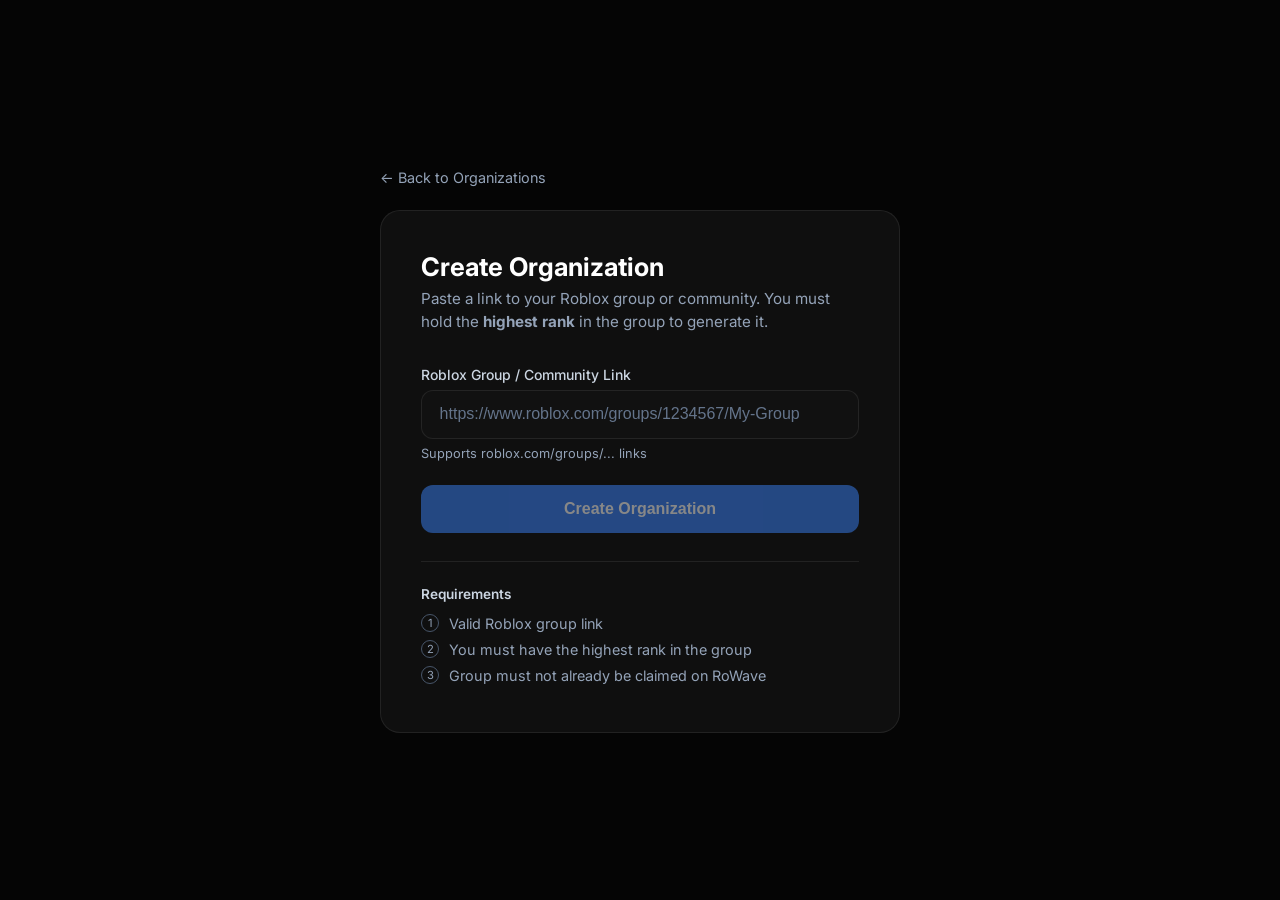
==== create-org.html @ 2e5381a5 "Add create organization HTML page" ====
<!DOCTYPE html>
<html lang="en">
<head>
  <meta charset="UTF-8" />
  <meta name="viewport" content="width=device-width, initial-scale=1.0" />
  <title>RoWave — Create Organization</title>
  <style>
    @import url('https://fonts.googleapis.com/css2?family=Inter:wght@400;500;600;700;800&display=swap');

    :root {
      --bg: #050505;
      --card: #0f0f0f;
      --border: rgba(255,255,255,0.08);
      --text: #fff;
      --muted: #94a3b8;
      --primary: #3B82F6;
      --success: #22c55e;
      --danger: #ef4444;
      --warning: #f59e0b;
    }

    * { margin: 0; padding: 0; box-sizing: border-box; }

    body {
      font-family: 'Inter', system-ui, sans-serif;
      background: var(--bg);
      color: var(--text);
      min-height: 100vh;
      display: flex;
      align-items: center;
      justify-content: center;
      padding: 1.5rem;
    }

    .container {
      width: 100%;
      max-width: 520px;
    }

    .back {
      display: inline-flex;
      align-items: center;
      gap: 0.4rem;
      color: var(--muted);
      font-size: 0.9rem;
      margin-bottom: 1.5rem;
      text-decoration: none;
      cursor: pointer;
    }
    .back:hover { color: white; }

    .card {
      background: var(--card);
      border: 1px solid var(--border);
      border-radius: 1.25rem;
      padding: 2.5rem;
    }

    h1 {
      font-size: 1.6rem;
      font-weight: 700;
      margin-bottom: 0.4rem;
    }

    .subtitle {
      color: var(--muted);
      font-size: 0.95rem;
      margin-bottom: 2rem;
      line-height: 1.5;
    }

    .form-group {
      margin-bottom: 1.5rem;
    }

    label {
      display: block;
      font-size: 0.875rem;
      font-weight: 500;
      color: #cbd5e1;
      margin-bottom: 0.45rem;
    }

    input {
      width: 100%;
      padding: 0.9rem 1.1rem;
      background: #111;
      border: 1px solid var(--border);
      border-radius: 0.75rem;
      color: white;
      font-size: 1rem;
      outline: none;
      transition: border 0.2s;
    }

    input:focus {
      border-color: var(--primary);
    }

    input::placeholder {
      color: #64748b;
    }

    .hint {
      font-size: 0.8rem;
      color: var(--muted);
      margin-top: 0.45rem;
    }

    .btn {
      display: inline-flex;
      align-items: center;
      justify-content: center;
      gap: 0.5rem;
      width: 100%;
      padding: 0.95rem;
      border-radius: 0.75rem;
      font-weight: 600;
      font-size: 1rem;
      cursor: pointer;
      border: none;
      transition: all 0.2s;
    }

    .btn-primary {
      background: var(--primary);
      color: white;
    }
    .btn-primary:hover {
      background: #2563EB;
    }
    .btn-primary:disabled {
      opacity: 0.5;
      cursor: not-allowed;
    }

    .btn-ghost {
      background: rgba(255,255,255,0.06);
      color: white;
      border: 1px solid var(--border);
      margin-top: 0.75rem;
    }
    .btn-ghost:hover {
      background: rgba(255,255,255,0.1);
    }

    /* States */
    .result {
      display: none;
      margin-top: 1.5rem;
      padding: 1.25rem;
      border-radius: 0.85rem;
      font-size: 0.95rem;
      line-height: 1.5;
    }

    .result.success {
      display: block;
      background: rgba(34, 197, 94, 0.1);
      border: 1px solid rgba(34, 197, 94, 0.3);
      color: #4ade80;
    }

    .result.error {
      display: block;
      background: rgba(239, 68, 68, 0.1);
      border: 1px solid rgba(239, 68, 68, 0.3);
      color: #f87171;
    }

    .result.loading {
      display: block;
      background: rgba(59, 130, 246, 0.1);
      border: 1px solid rgba(59, 130, 246, 0.3);
      color: #93c5fd;
    }

    .group-preview {
      display: none;
      margin-top: 1.5rem;
      padding: 1.25rem;
      background: rgba(255,255,255,0.03);
      border: 1px solid var(--border);
      border-radius: 0.85rem;
    }

    .group-preview.active {
      display: flex;
      gap: 1rem;
      align-items: center;
    }

    .group-icon {
      width: 56px;
      height: 56px;
      border-radius: 0.75rem;
      background: linear-gradient(135deg, #1e3a8a, #3b82f6);
      display: flex;
      align-items: center;
      justify-content: center;
      font-weight: 700;
      font-size: 1.2rem;
      flex-shrink: 0;
    }

    .group-info h3 {
      font-size: 1.05rem;
      font-weight: 600;
      margin-bottom: 0.2rem;
    }

    .group-info p {
      font-size: 0.85rem;
      color: var(--muted);
    }

    .requirements {
      margin-top: 1.75rem;
      padding-top: 1.5rem;
      border-top: 1px solid var(--border);
    }

    .requirements h4 {
      font-size: 0.85rem;
      font-weight: 600;
      margin-bottom: 0.75rem;
      color: #cbd5e1;
    }

    .req-item {
      display: flex;
      align-items: center;
      gap: 0.6rem;
      font-size: 0.9rem;
      color: var(--muted);
      margin-bottom: 0.5rem;
    }

    .req-item .check {
      width: 18px;
      height: 18px;
      border-radius: 50%;
      border: 1.5px solid #475569;
      display: flex;
      align-items: center;
      justify-content: center;
      font-size: 0.7rem;
    }

    .req-item.passed .check {
      background: var(--success);
      border-color: var(--success);
      color: white;
    }
  </style>
</head>
<body>
  <div class="container">
    <a href="dashboard.html" class="back">← Back to Organizations</a>

    <div class="card">
      <h1>Create Organization</h1>
      <p class="subtitle">
        Paste a link to your Roblox group or community. You must hold the <strong>highest rank</strong> in the group to generate it.
      </p>

      <div class="form-group">
        <label>Roblox Group / Community Link</label>
        <input 
          type="text" 
          id="groupLink" 
          placeholder="https://www.roblox.com/groups/1234567/My-Group"
          oninput="detectGroup()"
        />
        <div class="hint">Supports roblox.com/groups/... links</div>
      </div>

      <!-- Group Preview -->
      <div class="group-preview" id="groupPreview">
        <div class="group-icon" id="groupIcon">?</div>
        <div class="group-info">
          <h3 id="groupName">Group Name</h3>
          <p id="groupId">ID: —</p>
        </div>
      </div>

      <button class="btn btn-primary" id="createBtn" onclick="createOrganization()" disabled>
        Create Organization
      </button>

      <div class="result" id="resultBox"></div>

      <div class="requirements">
        <h4>Requirements</h4>
        <div class="req-item" id="req1">
          <div class="check">1</div>
          <span>Valid Roblox group link</span>
        </div>
        <div class="req-item" id="req2">
          <div class="check">2</div>
          <span>You must have the highest rank in the group</span>
        </div>
        <div class="req-item" id="req3">
          <div class="check">3</div>
          <span>Group must not already be claimed on RoWave</span>
        </div>
      </div>
    </div>
  </div>

  <script>
    let detectedGroupId = null;
    let detectedGroupName = null;

    function detectGroup() {
      const input = document.getElementById('groupLink').value.trim();
      const preview = document.getElementById('groupPreview');
      const createBtn = document.getElementById('createBtn');
      const resultBox = document.getElementById('resultBox');

      // Reset
      resultBox.className = 'result';
      resultBox.style.display = 'none';
      document.getElementById('req1').classList.remove('passed');
      document.getElementById('req2').classList.remove('passed');
      document.getElementById('req3').classList.remove('passed');

      // Simple regex to extract group ID
      const match = input.match(/groups\/(\d+)/i);

      if (match && match[1]) {
        detectedGroupId = match[1];
        detectedGroupName = "Detected Group " + detectedGroupId; // In real version we fetch the real name

        document.getElementById('groupIcon').textContent = detectedGroupId.slice(-2);
        document.getElementById('groupName').textContent = detectedGroupName;
        document.getElementById('groupId').textContent = "ID: " + detectedGroupId;

        preview.classList.add('active');
        createBtn.disabled = false;

        document.getElementById('req1').classList.add('passed');
      } else {
        detectedGroupId = null;
        preview.classList.remove('active');
        createBtn.disabled = true;
      }
    }

    function createOrganization() {
      if (!detectedGroupId) return;

      const resultBox = document.getElementById('resultBox');
      const createBtn = document.getElementById('createBtn');

      // Show loading
      resultBox.className = 'result loading';
      resultBox.textContent = 'Checking group ownership and highest rank...';
      createBtn.disabled = true;

      // MOCK: Simulate API check (in real version this calls Roblox API + your backend)
      setTimeout(() => {
        // 70% chance of success for demo
        const success = Math.random() > 0.3;

        if (success) {
          document.getElementById('req2').classList.add('passed');
          document.getElementById('req3').classList.add('passed');

          resultBox.className = 'result success';
          resultBox.innerHTML = `
            <strong>✓ Organization created successfully!</strong><br>
            <span style="opacity:0.9">${detectedGroupName} is now available in your dashboard.</span>
          `;

          // In real version: redirect to dashboard or the new org
          setTimeout(() => {
            if (confirm('Organization created! Go to dashboard?')) {
              window.location.href = 'dashboard.html';
            }
          }, 1000);
        } else {
          resultBox.className = 'result error';
          resultBox.innerHTML = `
            <strong>Error: Highest rank required</strong><br>
            You must hold the highest rank in this group to create an organization on RoWave.
          `;
          createBtn.disabled = false;
        }
      }, 1600);
    }
  </script>
</body>
</html>
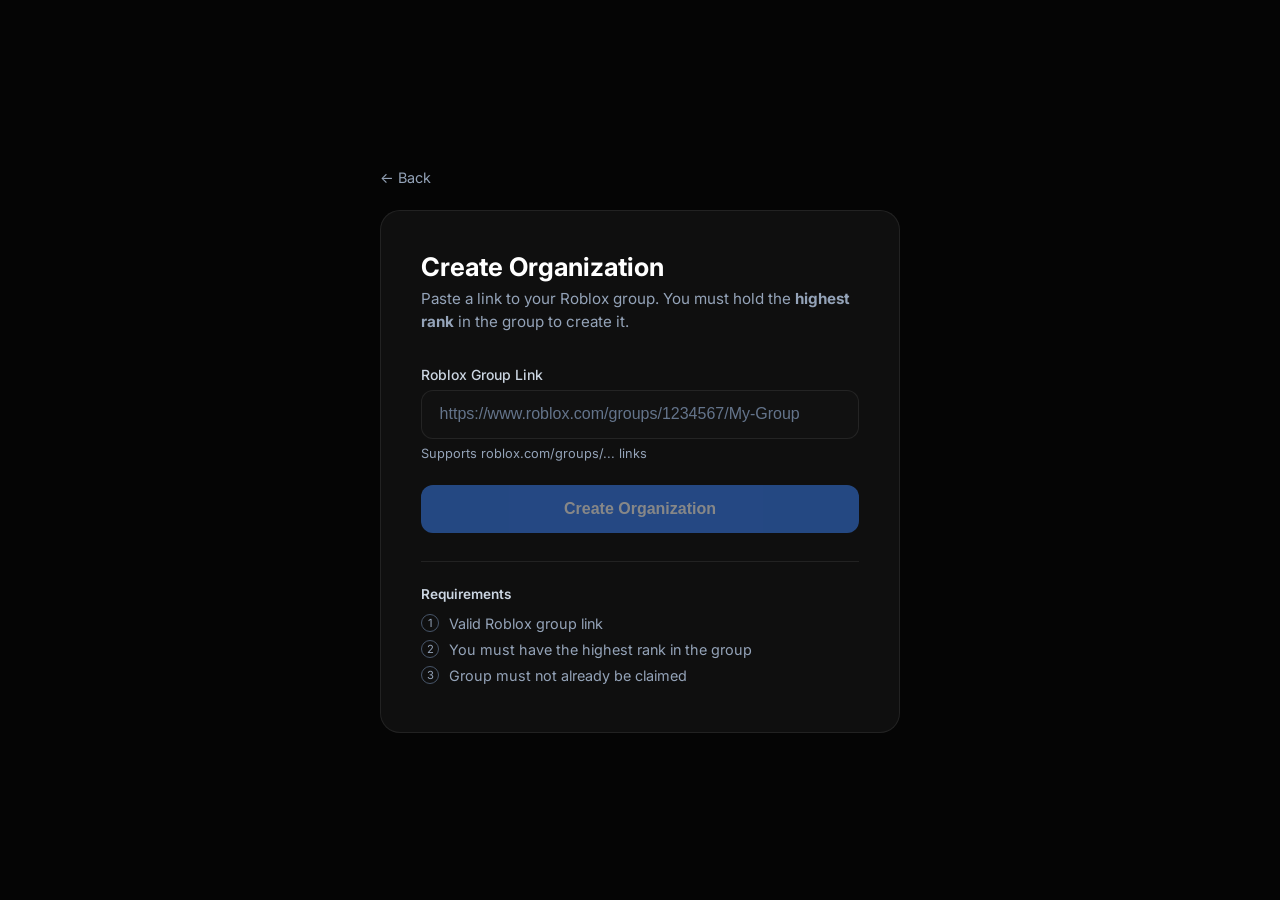
==== commit 568790e7: "Refactor create-org.html and add custom modal Removed unused styles and result box from the create o" ====
--- a/create-org.html
+++ b/create-org.html
@@ -16,7 +16,6 @@
       --primary: #3B82F6;
       --success: #22c55e;
       --danger: #ef4444;
-      --warning: #f59e0b;
     }
 
     * { margin: 0; padding: 0; box-sizing: border-box; }
@@ -92,14 +91,8 @@
       outline: none;
       transition: border 0.2s;
     }
-
-    input:focus {
-      border-color: var(--primary);
-    }
-
-    input::placeholder {
-      color: #64748b;
-    }
+    input:focus { border-color: var(--primary); }
+    input::placeholder { color: #64748b; }
 
     .hint {
       font-size: 0.8rem;
@@ -121,58 +114,19 @@
       border: none;
       transition: all 0.2s;
     }
-
     .btn-primary {
       background: var(--primary);
       color: white;
     }
-    .btn-primary:hover {
-      background: #2563EB;
-    }
+    .btn-primary:hover { background: #2563EB; }
     .btn-primary:disabled {
       opacity: 0.5;
       cursor: not-allowed;
     }
-
     .btn-ghost {
       background: rgba(255,255,255,0.06);
       color: white;
       border: 1px solid var(--border);
-      margin-top: 0.75rem;
-    }
-    .btn-ghost:hover {
-      background: rgba(255,255,255,0.1);
-    }
-
-    /* States */
-    .result {
-      display: none;
-      margin-top: 1.5rem;
-      padding: 1.25rem;
-      border-radius: 0.85rem;
-      font-size: 0.95rem;
-      line-height: 1.5;
-    }
-
-    .result.success {
-      display: block;
-      background: rgba(34, 197, 94, 0.1);
-      border: 1px solid rgba(34, 197, 94, 0.3);
-      color: #4ade80;
-    }
-
-    .result.error {
-      display: block;
-      background: rgba(239, 68, 68, 0.1);
-      border: 1px solid rgba(239, 68, 68, 0.3);
-      color: #f87171;
-    }
-
-    .result.loading {
-      display: block;
-      background: rgba(59, 130, 246, 0.1);
-      border: 1px solid rgba(59, 130, 246, 0.3);
-      color: #93c5fd;
     }
 
     .group-preview {
@@ -183,7 +137,6 @@
       border: 1px solid var(--border);
       border-radius: 0.85rem;
     }
-
     .group-preview.active {
       display: flex;
       gap: 1rem;
@@ -208,7 +161,6 @@
       font-weight: 600;
       margin-bottom: 0.2rem;
     }
-
     .group-info p {
       font-size: 0.85rem;
       color: var(--muted);
@@ -219,7 +171,6 @@
       padding-top: 1.5rem;
       border-top: 1px solid var(--border);
     }
-
     .requirements h4 {
       font-size: 0.85rem;
       font-weight: 600;
@@ -235,7 +186,6 @@
       color: var(--muted);
       margin-bottom: 0.5rem;
     }
-
     .req-item .check {
       width: 18px;
       height: 18px;
@@ -246,26 +196,64 @@
       justify-content: center;
       font-size: 0.7rem;
     }
-
     .req-item.passed .check {
       background: var(--success);
       border-color: var(--success);
       color: white;
     }
+
+    /* Custom Modal */
+    .custom-modal-overlay {
+      position: fixed;
+      inset: 0;
+      background: rgba(0,0,0,0.7);
+      backdrop-filter: blur(6px);
+      z-index: 9999;
+      display: none;
+      align-items: center;
+      justify-content: center;
+      padding: 1rem;
+    }
+    .custom-modal-overlay.show { display: flex; }
+
+    .custom-modal {
+      background: #0f0f0f;
+      border: 1px solid rgba(255,255,255,0.1);
+      border-radius: 1rem;
+      padding: 1.75rem;
+      max-width: 400px;
+      width: 100%;
+      text-align: center;
+    }
+    .custom-modal h3 {
+      font-size: 1.2rem;
+      margin-bottom: 0.5rem;
+    }
+    .custom-modal p {
+      color: #94a3b8;
+      font-size: 0.95rem;
+      margin-bottom: 1.5rem;
+      line-height: 1.5;
+    }
+    .custom-modal-buttons {
+      display: flex;
+      gap: 0.75rem;
+      justify-content: center;
+    }
   </style>
 </head>
 <body>
   <div class="container">
-    <a href="dashboard.html" class="back">← Back to Organizations</a>
+    <a href="index.html" class="back">← Back</a>
 
     <div class="card">
       <h1>Create Organization</h1>
       <p class="subtitle">
-        Paste a link to your Roblox group or community. You must hold the <strong>highest rank</strong> in the group to generate it.
+        Paste a link to your Roblox group. You must hold the <strong>highest rank</strong> in the group to create it.
       </p>
 
       <div class="form-group">
-        <label>Roblox Group / Community Link</label>
+        <label>Roblox Group Link</label>
         <input 
           type="text" 
           id="groupLink" 
@@ -275,7 +263,6 @@
         <div class="hint">Supports roblox.com/groups/... links</div>
       </div>
 
-      <!-- Group Preview -->
       <div class="group-preview" id="groupPreview">
         <div class="group-icon" id="groupIcon">?</div>
         <div class="group-info">
@@ -287,8 +274,6 @@
       <button class="btn btn-primary" id="createBtn" onclick="createOrganization()" disabled>
         Create Organization
       </button>
-
-      <div class="result" id="resultBox"></div>
 
       <div class="requirements">
         <h4>Requirements</h4>
@@ -302,43 +287,60 @@
         </div>
         <div class="req-item" id="req3">
           <div class="check">3</div>
-          <span>Group must not already be claimed on RoWave</span>
+          <span>Group must not already be claimed</span>
         </div>
       </div>
     </div>
   </div>
 
+  <!-- Custom Modal -->
+  <div class="custom-modal-overlay" id="customModal">
+    <div class="custom-modal">
+      <h3 id="modalTitle">Title</h3>
+      <p id="modalMessage">Message</p>
+      <div class="custom-modal-buttons">
+        <button class="btn btn-primary" id="modalOk">OK</button>
+      </div>
+    </div>
+  </div>
+
   <script>
     let detectedGroupId = null;
-    let detectedGroupName = null;
+
+    function showModal(title, message) {
+      return new Promise((resolve) => {
+        const overlay = document.getElementById('customModal');
+        document.getElementById('modalTitle').textContent = title;
+        document.getElementById('modalMessage').textContent = message;
+        overlay.classList.add('show');
+
+        document.getElementById('modalOk').onclick = () => {
+          overlay.classList.remove('show');
+          resolve(true);
+        };
+      });
+    }
 
     function detectGroup() {
       const input = document.getElementById('groupLink').value.trim();
       const preview = document.getElementById('groupPreview');
       const createBtn = document.getElementById('createBtn');
-      const resultBox = document.getElementById('resultBox');
-
-      // Reset
-      resultBox.className = 'result';
-      resultBox.style.display = 'none';
+
       document.getElementById('req1').classList.remove('passed');
       document.getElementById('req2').classList.remove('passed');
       document.getElementById('req3').classList.remove('passed');
 
-      // Simple regex to extract group ID
       const match = input.match(/groups\/(\d+)/i);
 
       if (match && match[1]) {
         detectedGroupId = match[1];
-        detectedGroupName = "Detected Group " + detectedGroupId; // In real version we fetch the real name
 
         document.getElementById('groupIcon').textContent = detectedGroupId.slice(-2);
-        document.getElementById('groupName').textContent = detectedGroupName;
+        document.getElementById('groupName').textContent = "Group " + detectedGroupId;
         document.getElementById('groupId').textContent = "ID: " + detectedGroupId;
 
         preview.classList.add('active');
         createBtn.disabled = false;
-
         document.getElementById('req1').classList.add('passed');
       } else {
         detectedGroupId = null;
@@ -350,44 +352,27 @@
     function createOrganization() {
       if (!detectedGroupId) return;
 
-      const resultBox = document.getElementById('resultBox');
       const createBtn = document.getElementById('createBtn');
-
-      // Show loading
-      resultBox.className = 'result loading';
-      resultBox.textContent = 'Checking group ownership and highest rank...';
       createBtn.disabled = true;
-
-      // MOCK: Simulate API check (in real version this calls Roblox API + your backend)
+      createBtn.textContent = "Checking...";
+
+      // Mock check
       setTimeout(() => {
-        // 70% chance of success for demo
         const success = Math.random() > 0.3;
 
         if (success) {
           document.getElementById('req2').classList.add('passed');
           document.getElementById('req3').classList.add('passed');
 
-          resultBox.className = 'result success';
-          resultBox.innerHTML = `
-            <strong>✓ Organization created successfully!</strong><br>
-            <span style="opacity:0.9">${detectedGroupName} is now available in your dashboard.</span>
-          `;
-
-          // In real version: redirect to dashboard or the new org
-          setTimeout(() => {
-            if (confirm('Organization created! Go to dashboard?')) {
-              window.location.href = 'dashboard.html';
-            }
-          }, 1000);
+          showModal("Organization Created", "Your organization was created successfully. You will now be taken to the dashboard.").then(() => {
+            window.location.href = 'dashboard.html';
+          });
         } else {
-          resultBox.className = 'result error';
-          resultBox.innerHTML = `
-            <strong>Error: Highest rank required</strong><br>
-            You must hold the highest rank in this group to create an organization on RoWave.
-          `;
           createBtn.disabled = false;
+          createBtn.textContent = "Create Organization";
+          showModal("Highest Rank Required", "You must hold the highest rank in this group to create an organization on RoWave.");
         }
-      }, 1600);
+      }, 1400);
     }
   </script>
 </body>
